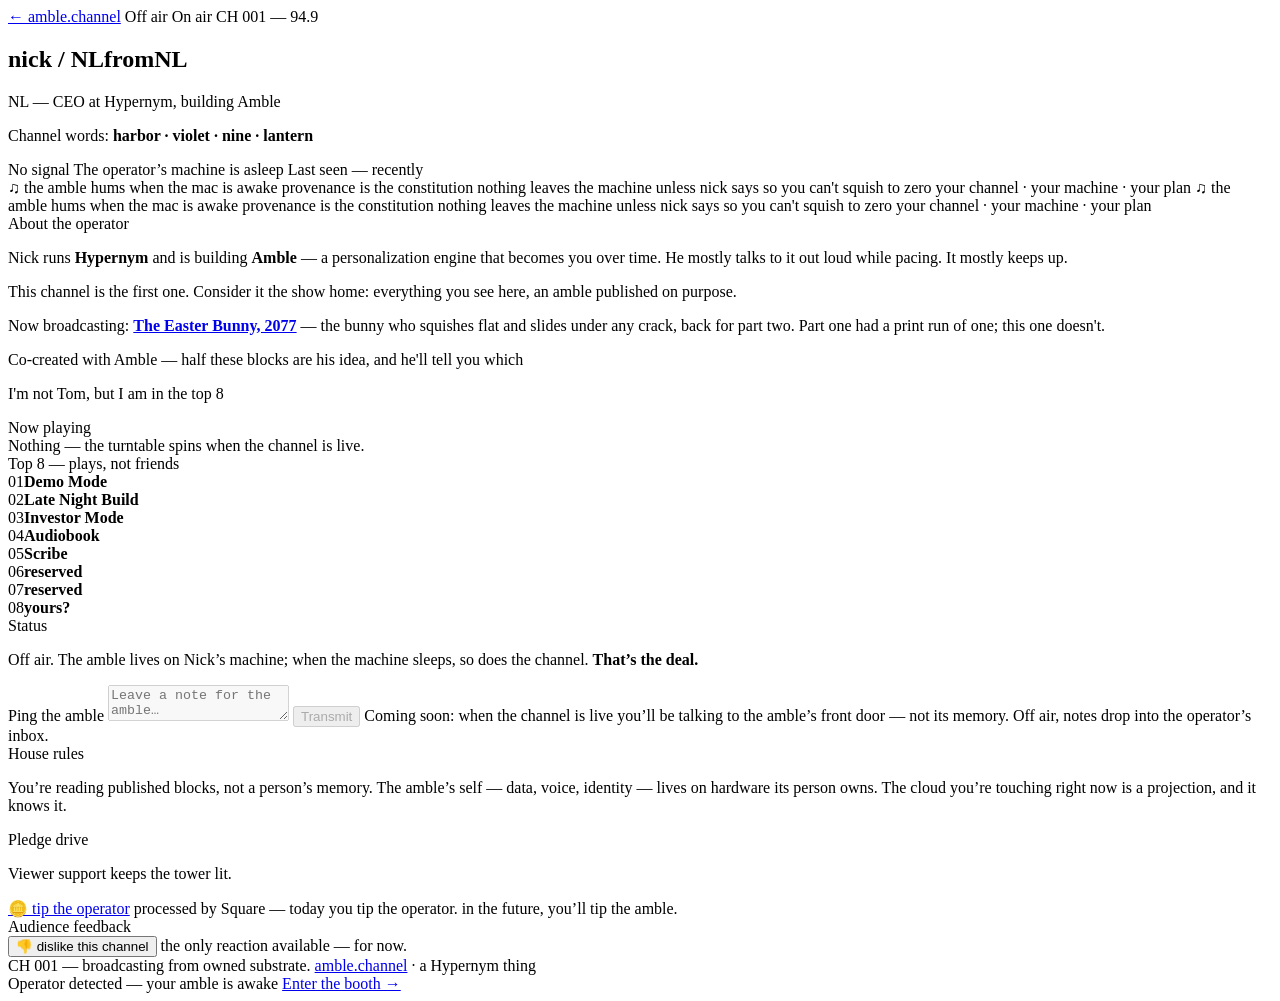
==== nick/index.html @ 0261beec "CH 001 moves home: nick's channel content, split from the platform repo Co-Authored-By: Claude Fable" ====
<!doctype html>
<html lang="en">
<head>
<meta charset="utf-8">
<meta name="viewport" content="width=device-width, initial-scale=1">
<title>CH 001 — nick · amble.channel</title>
<meta name="description" content="NL — CEO at Hypernym, building Amble">
<link rel="preconnect" href="https://fonts.googleapis.com">
<link rel="preconnect" href="https://fonts.gstatic.com" crossorigin>
<link href="https://fonts.googleapis.com/css2?family=Fraunces:ital,opsz,wght@0,9..144,400..700;1,9..144,400..700&family=IBM+Plex+Mono:wght@400;500;600&display=swap" rel="stylesheet">
<link rel="stylesheet" href="../styles/channel.css">
<link rel="icon" href="data:image/svg+xml,%3Csvg xmlns='http://www.w3.org/2000/svg' viewBox='0 0 100 100'%3E%3Ccircle cx='50' cy='50' r='42' fill='%23120e08'/%3E%3Ccircle cx='50' cy='50' r='14' fill='%23d8442e'/%3E%3C/svg%3E">
</head>
<body><!-- beacon.js may add: on-air, operator · generated by amble channel/page.py — edit data/channel/page.json, not this file -->

<div class="wrap">

  <header class="station reveal" style="--d:0ms">
    <a class="back" href="../">&larr; amble.channel</a>
    <span class="lamp">
      <span class="when-off">Off air</span>
      <span class="when-on">On air</span>
    </span>
    <span class="num">CH 001 &mdash; 94.9</span>
  </header>

  <section class="set">
    <div>
      <h1 class="reveal" style="--d:100ms">nick <span class="handle">/ NLfromNL</span></h1>
      <p class="tag reveal" style="--d:200ms">
        NL — CEO at Hypernym, building Amble
      </p>
      <p class="words reveal" style="--d:300ms">
        Channel words: <b>harbor · violet · nine · lantern</b>
      </p>
    </div>
    <div class="tv reveal" style="--d:260ms" aria-label="Channel screen: static while off air">
      <div class="noise"></div>
      <div class="bars"><i></i><i></i><i></i><i></i><i></i><i></i><i></i></div>
      <div class="caption">
        <span class="big">No signal</span>
        <span>The operator&rsquo;s machine is asleep</span>
        <span id="last-seen">Last seen &mdash; recently</span>
      </div>
    </div>
  </section>

  <div class="ticker reveal" style="--d:380ms" aria-hidden="true">
    <div class="ticker-track">
      <span>♫ the amble hums when the mac is awake</span>
      <span class="hot">provenance is the constitution</span>
      <span>nothing leaves the machine unless nick says so</span>
      <span>you can't squish to zero</span>
      <span>your channel · your machine · your plan</span>
      <!-- loop copy -->
      <span>♫ the amble hums when the mac is awake</span>
      <span class="hot">provenance is the constitution</span>
      <span>nothing leaves the machine unless nick says so</span>
      <span>you can't squish to zero</span>
      <span>your channel · your machine · your plan</span>
    </div>
  </div>

  <section class="blocks">

    <div class="block w-7 reveal" style="--d:440ms">
      <span class="mono">About the operator</span>
      <p>
        Nick runs <b>Hypernym</b> and is building <b>Amble</b> — a personalization engine that becomes you over time. He mostly talks to it out loud while pacing. It mostly keeps up.
      </p>
      <p>
        This channel is the first one. Consider it the show home: everything you see here, an amble published on purpose.
      </p>
      <p>
        Now broadcasting: <a href="easter-bunny/"><b>The Easter Bunny, 2077</b></a> — the bunny who squishes flat and slides under any crack, back for part two. Part one had a print run of one; this one doesn't.
      </p>
      <p>
        Co-created with Amble — half these blocks are his idea, and he'll tell you which
      </p>
      <p>
        I'm not Tom, but I am in the top 8
      </p>
    </div>

    <div class="block w-5 reveal" style="--d:500ms">
      <span class="mono">Now playing</span>
      <div class="now-playing">
        <div class="disc" aria-hidden="true"></div>
        <div>
          <div class="off">Nothing — the turntable spins when the channel is live.</div>
          <div class="on" hidden>
            <div class="track" id="np-track">&mdash;</div>
            <div class="artist" id="np-artist">&mdash;</div>
          </div>
        </div>
      </div>
    </div>

    <div class="block w-8 reveal" style="--d:560ms">
      <span class="mono">Top 8 &mdash; plays, not friends</span>
      <div class="top8">
        <div class="slot"><span class="mono">01</span><b>Demo Mode</b></div>
        <div class="slot"><span class="mono">02</span><b>Late Night Build</b></div>
        <div class="slot"><span class="mono">03</span><b>Investor Mode</b></div>
        <div class="slot"><span class="mono">04</span><b>Audiobook</b></div>
        <div class="slot"><span class="mono">05</span><b>Scribe</b></div>
        <div class="slot empty"><span class="mono">06</span><b>reserved</b></div>
        <div class="slot empty"><span class="mono">07</span><b>reserved</b></div>
        <div class="slot empty"><span class="mono">08</span><b>yours?</b></div>
      </div>
    </div>

    <div class="block w-4 reveal" style="--d:620ms">
      <span class="mono">Status</span>
      <p id="status-line">
        Off air. The amble lives on Nick’s machine; when the machine sleeps, so does the channel. <b>That’s the deal.</b>
      </p>
    </div>

    <div class="block w-6 reveal ping" style="--d:680ms">
      <span class="mono">Ping the amble</span>
      <textarea placeholder="Leave a note for the amble&hellip;" disabled></textarea>
      <button disabled>Transmit</button>
      <span class="soon">
        Coming soon: when the channel is live you&rsquo;ll be talking to the amble&rsquo;s
        front door — not its memory. Off air, notes drop into the operator&rsquo;s inbox.
      </span>
    </div>

    <div class="block w-6 reveal" style="--d:740ms">
      <span class="mono">House rules</span>
      <p>
        You&rsquo;re reading published blocks, not a person&rsquo;s memory. The amble&rsquo;s
        self — data, voice, identity — lives on hardware its person owns.
        The cloud you&rsquo;re touching right now is a projection, and it knows it.
      </p>
    </div>

    <div class="block w-6 reveal tip" style="--d:770ms">
      <span class="mono">Pledge drive</span>
      <p>Viewer support keeps the tower lit.</p>
      <a class="tip-btn" href="https://square.link/u/IKEQLZny" target="_blank" rel="noopener">&#129689; tip the operator</a>
      <span class="fine">processed by Square — today you tip the operator. in the future, you&rsquo;ll tip the amble.</span>
    </div>

    <div class="block reveal dislike" style="--d:800ms">
      <span class="mono">Audience feedback</span>
      <div class="dislike-row">
        <button id="dislike-btn" type="button">&#128078; dislike this channel</button>
        <span class="tally" id="dislike-tally"></span>
        <span class="ack" id="dislike-ack">the only reaction available — for now.</span>
      </div>
    </div>

  </section>

  <footer class="channel-footer">
    <span>CH 001 &mdash; broadcasting from owned substrate.</span>
    <span class="mono"><a href="../">amble.channel</a> &middot; a Hypernym thing</span>
  </footer>

</div>

<div class="operator-bar" role="status">
  <span class="msg">Operator detected &mdash; your amble is awake</span>
  <a href="http://localhost:3111/" rel="noopener">Enter the booth &rarr;</a>
</div>

<script src="../js/beacon.js" defer></script>
<script src="../js/dislike.js" defer></script>
<!-- ratings, not surveillance: GoatCounter — cookieless, aggregate-only -->
<script data-goatcounter="https://goat.goatcounter.com/count" async src="//gc.zgo.at/count.js"></script>
</body>
</html>
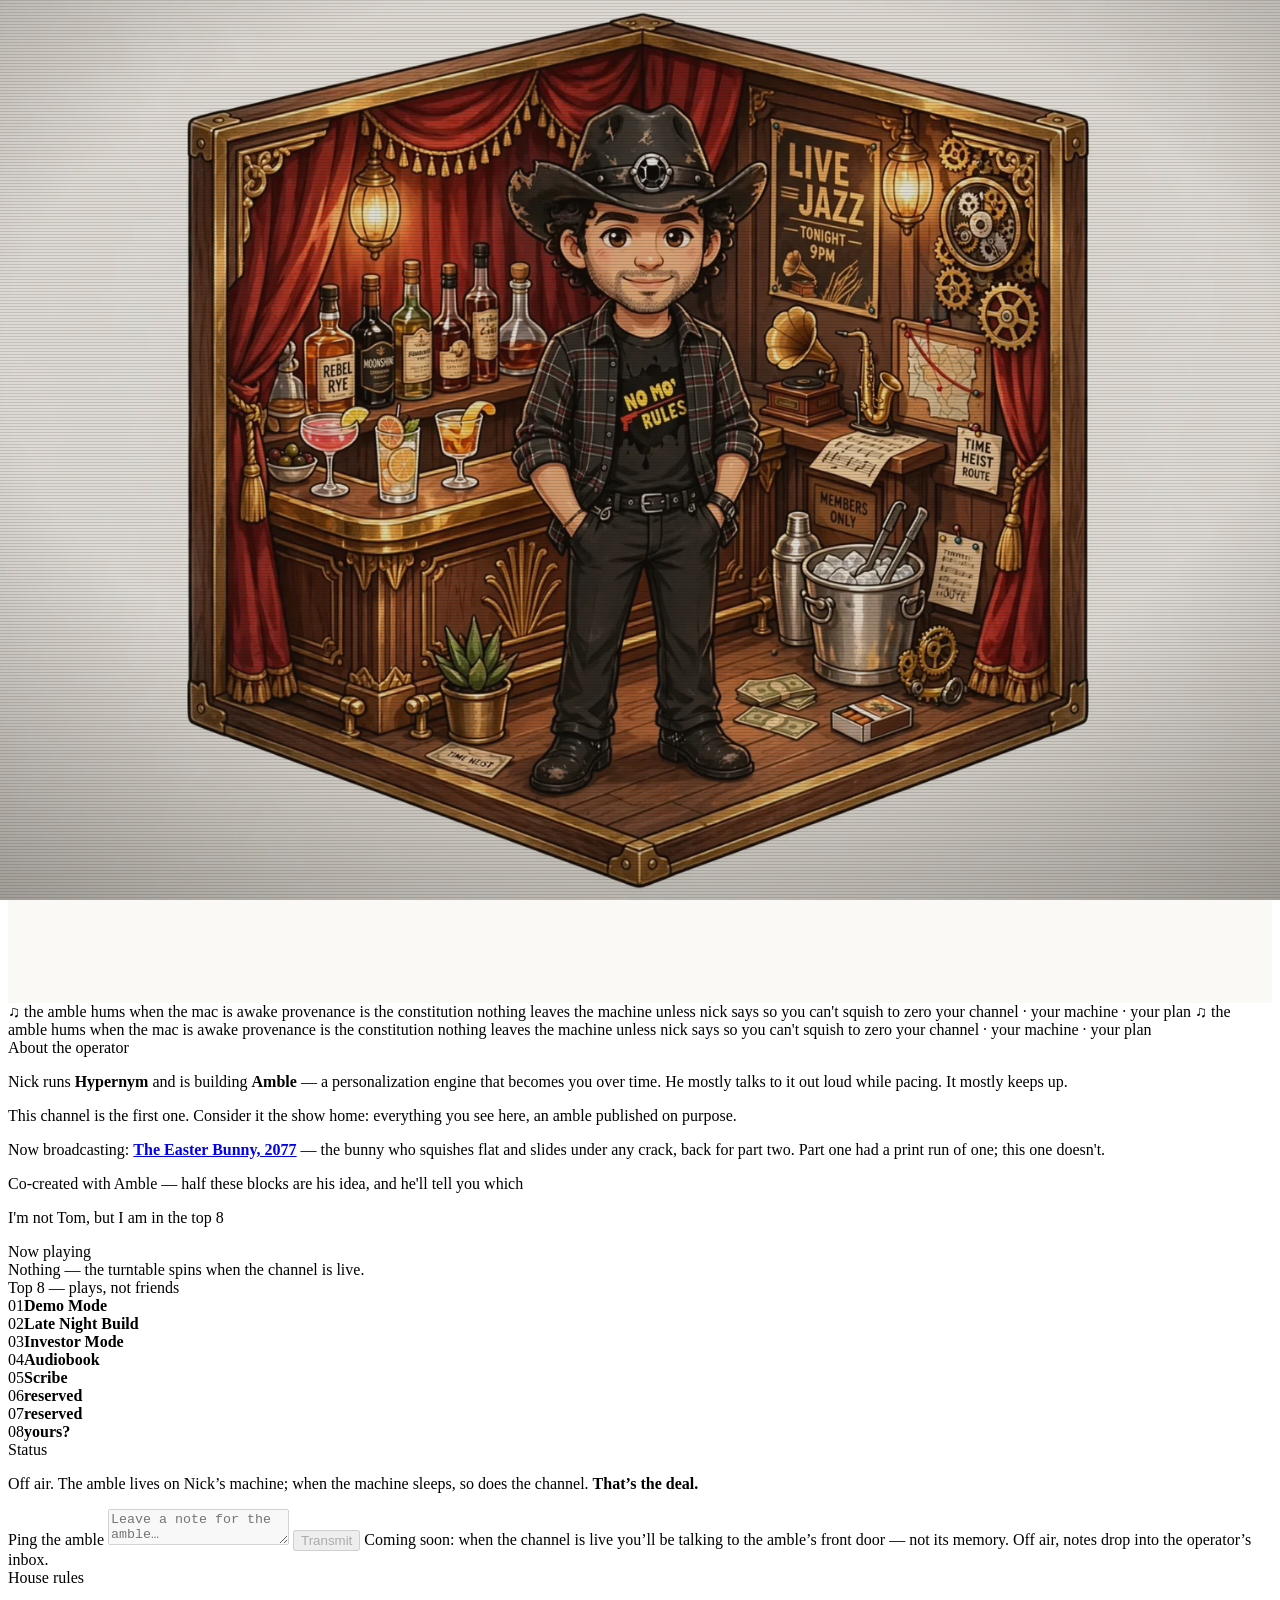
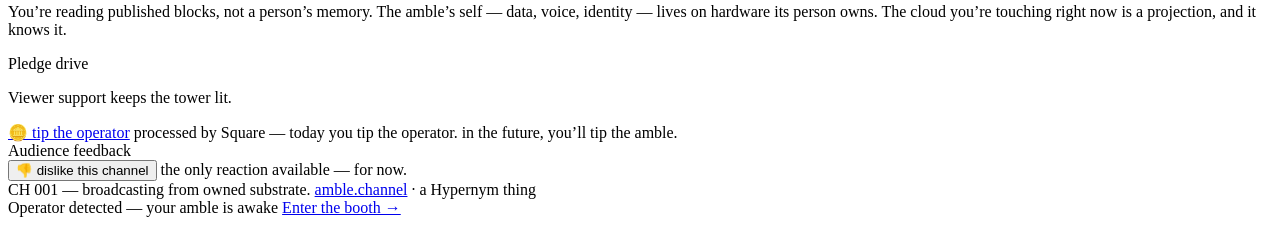
==== commit 79a8b5ea: "CH 001: the screen shows the operator, dressed for the party The .tv panel was a test pattern — anim" ====
--- a/nick/index.html
+++ b/nick/index.html
@@ -9,6 +9,67 @@
 <link rel="preconnect" href="https://fonts.gstatic.com" crossorigin>
 <link href="https://fonts.googleapis.com/css2?family=Fraunces:ital,opsz,wght@0,9..144,400..700;1,9..144,400..700&family=IBM+Plex+Mono:wght@400;500;600&display=swap" rel="stylesheet">
 <link rel="stylesheet" href="../styles/channel.css">
+<style>
+/* The screen isn't a test pattern any more — CH 001 is showing the operator,
+   dressed for the party. The .tv panel itself (frame, glow, shadow) lives in
+   the platform's channel.css; these are the page-local overrides that turn
+   the static into a feed. Everything here is scoped under .tv. */
+
+/* 3:2 to match the picture — the frame is filled edge to edge, no letterbox. */
+.tv { aspect-ratio: 3 / 2; background: #fbf9f6; }
+
+.tv .feed {
+  position: absolute;
+  inset: 0;
+  display: block;
+  width: 100%;
+  height: 100%;
+  object-fit: cover;
+}
+
+/* A whisper of the old grain, riding over the picture instead of replacing it.
+   Multiply keeps it from milking out the artwork's whites. */
+.tv .noise { opacity: 0.1; mix-blend-mode: multiply; }
+body.on-air .tv .noise { opacity: 0.05; }
+
+/* Scanlines, a warm scrim and a vignette. The artwork is the only pure white
+   on an otherwise warm-dark page, so the scrim pulls it down into the palette
+   rather than letting the panel glare; the vignette makes it a broadcast
+   rather than a lightbox. */
+.tv .glass {
+  position: absolute;
+  inset: 0;
+  pointer-events: none;
+  background:
+    repeating-linear-gradient(to bottom, rgba(18,14,8,0.13) 0 1px, transparent 1px 3px),
+    radial-gradient(118% 100% at 50% 40%, transparent 42%, rgba(18,14,8,0.55) 100%),
+    linear-gradient(rgba(74,59,40,0.17), rgba(74,59,40,0.17));
+}
+@media (prefers-reduced-motion: reduce) {
+  .tv .glass {
+    background:
+      radial-gradient(118% 100% at 50% 40%, transparent 42%, rgba(18,14,8,0.55) 100%),
+      linear-gradient(rgba(74,59,40,0.17), rgba(74,59,40,0.17));
+  }
+}
+body.on-air .tv .glass { opacity: 0.55; }
+
+/* The caption drops out of the middle of the frame — it would sit on his face —
+   and becomes a chyron along the bottom edge. Kept to one line apiece so the
+   scrim stays a strip and not a curtain over the picture. */
+.tv .caption {
+  inset: auto 0 0 0;
+  place-content: end start;
+  text-align: left;
+  gap: 0.2rem;
+  padding: 2.2rem 0.9rem 0.7rem;
+  background: linear-gradient(to top, rgba(18,14,8,0.95) 12%, rgba(18,14,8,0.72) 46%, rgba(18,14,8,0) 100%);
+  color: rgba(239,227,203,0.94);
+  font-size: 0.58rem;
+  letter-spacing: 0.16em;
+}
+.tv .caption .big { font-size: 0.78rem; letter-spacing: 0.26em; }
+</style>
 <link rel="icon" href="data:image/svg+xml,%3Csvg xmlns='http://www.w3.org/2000/svg' viewBox='0 0 100 100'%3E%3Ccircle cx='50' cy='50' r='42' fill='%23120e08'/%3E%3Ccircle cx='50' cy='50' r='14' fill='%23d8442e'/%3E%3C/svg%3E">
 </head>
 <body><!-- beacon.js may add: on-air, operator · generated by amble channel/page.py — edit data/channel/page.json, not this file -->
@@ -26,26 +87,28 @@
 
   <section class="set">
     <div>
-      <h1 class="reveal" style="--d:100ms">nick <span class="handle">/ NLfromNL</span></h1>
-      <p class="tag reveal" style="--d:200ms">
+      <h1 class="reveal" style="--d:100ms" data-block="name">nick <span class="handle">/ NLfromNL</span></h1>
+      <p class="tag reveal" style="--d:200ms" data-block="tagline">
         NL — CEO at Hypernym, building Amble
       </p>
-      <p class="words reveal" style="--d:300ms">
+      <p class="words reveal" style="--d:300ms" data-block="words">
         Channel words: <b>harbor · violet · nine · lantern</b>
       </p>
     </div>
-    <div class="tv reveal" style="--d:260ms" aria-label="Channel screen: static while off air">
+    <div class="tv reveal" style="--d:260ms" aria-label="Channel screen: the operator, dressed for the party">
+      <img class="feed" src="nick-party.webp" width="1600" height="1067" decoding="async"
+           alt="Nick in a battered black cowboy hat, plaid shirt open over a NO MO&rsquo; RULES tee, standing in a wood-and-brass speakeasy set — rebel rye and moonshine on the bar, a LIVE JAZZ TONIGHT 9PM poster, gramophone, saxophone, and a Time Heist route map pinned to the wall.">
       <div class="noise"></div>
-      <div class="bars"><i></i><i></i><i></i><i></i><i></i><i></i><i></i></div>
+      <div class="glass" aria-hidden="true"></div>
       <div class="caption">
-        <span class="big">No signal</span>
-        <span>The operator&rsquo;s machine is asleep</span>
-        <span id="last-seen">Last seen &mdash; recently</span>
+        <span class="big">Dressed for it</span>
+        <span>Off air &mdash; he&rsquo;s at the party</span>
+        <span id="last-seen" data-block="last_seen">Last seen &mdash; recently</span>
       </div>
     </div>
   </section>
 
-  <div class="ticker reveal" style="--d:380ms" aria-hidden="true">
+  <div class="ticker reveal" style="--d:380ms" aria-hidden="true" data-block="ticker">
     <div class="ticker-track">
       <span>♫ the amble hums when the mac is awake</span>
       <span class="hot">provenance is the constitution</span>
@@ -63,7 +126,7 @@
 
   <section class="blocks">
 
-    <div class="block w-7 reveal" style="--d:440ms">
+    <div class="block w-7 reveal" style="--d:440ms" data-block="about">
       <span class="mono">About the operator</span>
       <p>
         Nick runs <b>Hypernym</b> and is building <b>Amble</b> — a personalization engine that becomes you over time. He mostly talks to it out loud while pacing. It mostly keeps up.
@@ -96,7 +159,7 @@
       </div>
     </div>
 
-    <div class="block w-8 reveal" style="--d:560ms">
+    <div class="block w-8 reveal" style="--d:560ms" data-block="top8">
       <span class="mono">Top 8 &mdash; plays, not friends</span>
       <div class="top8">
         <div class="slot"><span class="mono">01</span><b>Demo Mode</b></div>
@@ -110,7 +173,7 @@
       </div>
     </div>
 
-    <div class="block w-4 reveal" style="--d:620ms">
+    <div class="block w-4 reveal" style="--d:620ms" data-block="status">
       <span class="mono">Status</span>
       <p id="status-line">
         Off air. The amble lives on Nick’s machine; when the machine sleeps, so does the channel. <b>That’s the deal.</b>
@@ -136,7 +199,7 @@
       </p>
     </div>
 
-    <div class="block w-6 reveal tip" style="--d:770ms">
+    <div class="block w-6 reveal tip" style="--d:770ms" data-block="tip_url">
       <span class="mono">Pledge drive</span>
       <p>Viewer support keeps the tower lit.</p>
       <a class="tip-btn" href="https://square.link/u/IKEQLZny" target="_blank" rel="noopener">&#129689; tip the operator</a>
@@ -168,6 +231,82 @@
 
 <script src="../js/beacon.js" defer></script>
 <script src="../js/dislike.js" defer></script>
+<!-- Amble's hands — operator-only co-editing aid. On localhost (the working
+     tree preview during voice editing) the page watches itself: when a block
+     changes it reloads and glows the block Amble just touched, so "the
+     tagline" always points at something you can see. Inert on the public
+     host — the guard below makes this dead code on amble.channel. -->
+<style>
+/* The glow rides a ::after overlay, NOT an animation on the block itself —
+   blocks are .reveal elements whose visibility depends on their own
+   `rise` animation, and a second animation on the element would override
+   it and hold the block at opacity 0 for the whole glow. */
+[data-block].amble-hands { position: relative; }
+[data-block].amble-hands::after {
+  content: "";
+  position: absolute;
+  inset: -6px;
+  border: 2px solid rgba(216,68,46,0.85);
+  border-radius: 8px;
+  pointer-events: none;
+  animation: amble-hands-pulse 1.2s ease-in-out 6;
+}
+@keyframes amble-hands-pulse {
+  0%, 100% { border-color: rgba(216,68,46,0.15); }
+  50%      { border-color: rgba(216,68,46,0.9); }
+}
+@media (prefers-reduced-motion: reduce) {
+  [data-block].amble-hands::after { animation: none; }
+}
+</style>
+<script>
+(function () {
+  var host = location.hostname;
+  if (host !== "localhost" && host !== "127.0.0.1") return;
+
+  // glow whatever the previous poll cycle saw change
+  var touched = [];
+  try { touched = JSON.parse(sessionStorage.getItem("amble-hands") || "[]"); } catch (e) {}
+  sessionStorage.removeItem("amble-hands");
+  touched.forEach(function (name) {
+    var el = document.querySelector('[data-block="' + name + '"]');
+    if (el) {
+      el.classList.add("amble-hands");
+      el.scrollIntoView({ block: "nearest", behavior: "smooth" });
+    }
+  });
+  if (touched.length) {
+    setTimeout(function () {
+      document.querySelectorAll(".amble-hands").forEach(function (el) {
+        el.classList.remove("amble-hands");
+      });
+    }, 8000);
+  }
+
+  // watch the working tree: reload when a block's rendered text changes
+  var current = {};
+  document.querySelectorAll("[data-block]").forEach(function (el) {
+    current[el.getAttribute("data-block")] = el.textContent;
+  });
+  setInterval(function () {
+    fetch(location.pathname, { cache: "no-store" })
+      .then(function (r) { return r.text(); })
+      .then(function (html) {
+        var doc = new DOMParser().parseFromString(html, "text/html");
+        var changed = [];
+        doc.querySelectorAll("[data-block]").forEach(function (el) {
+          var name = el.getAttribute("data-block");
+          if (current[name] !== undefined && current[name] !== el.textContent) changed.push(name);
+        });
+        if (changed.length) {
+          sessionStorage.setItem("amble-hands", JSON.stringify(changed));
+          location.reload();
+        }
+      })
+      .catch(function () {});  // preview server down — stay quiet
+  }, 1500);
+})();
+</script>
 <!-- ratings, not surveillance: GoatCounter — cookieless, aggregate-only -->
 <script data-goatcounter="https://goat.goatcounter.com/count" async src="//gc.zgo.at/count.js"></script>
 </body>
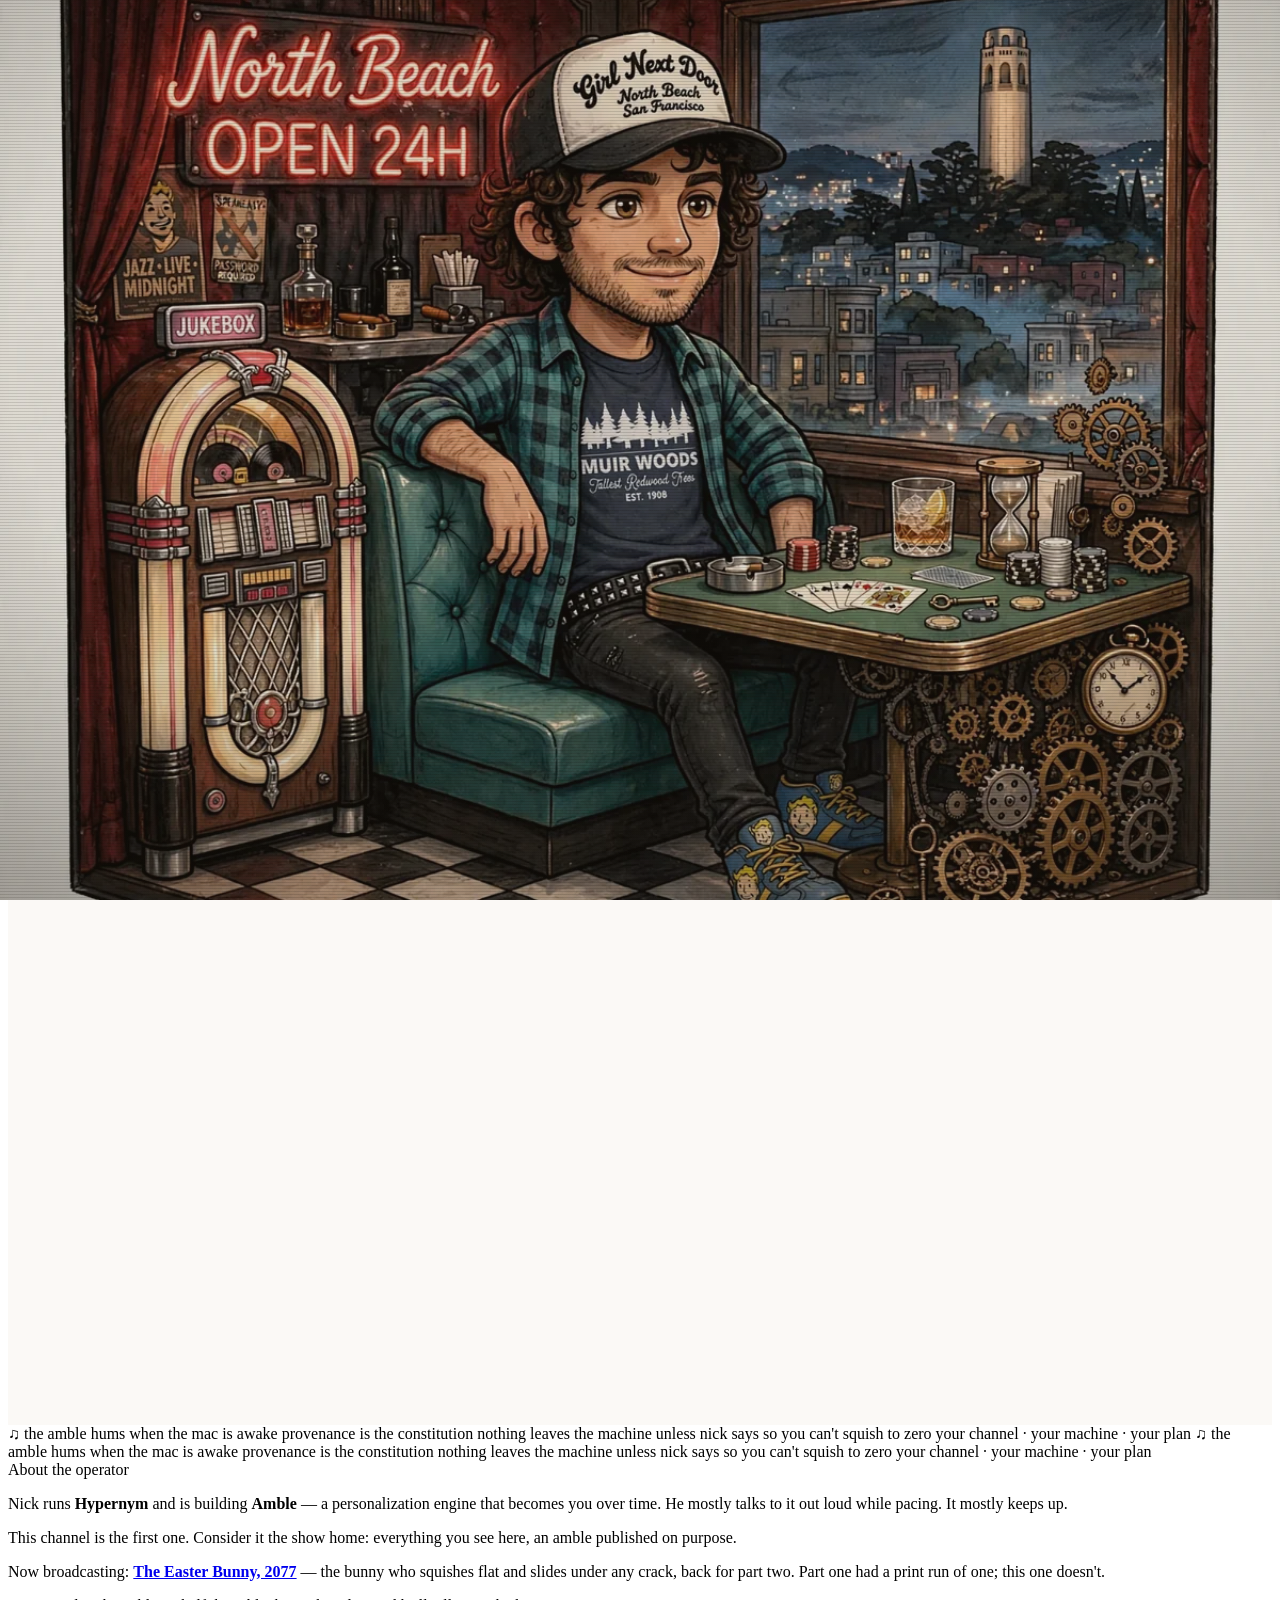
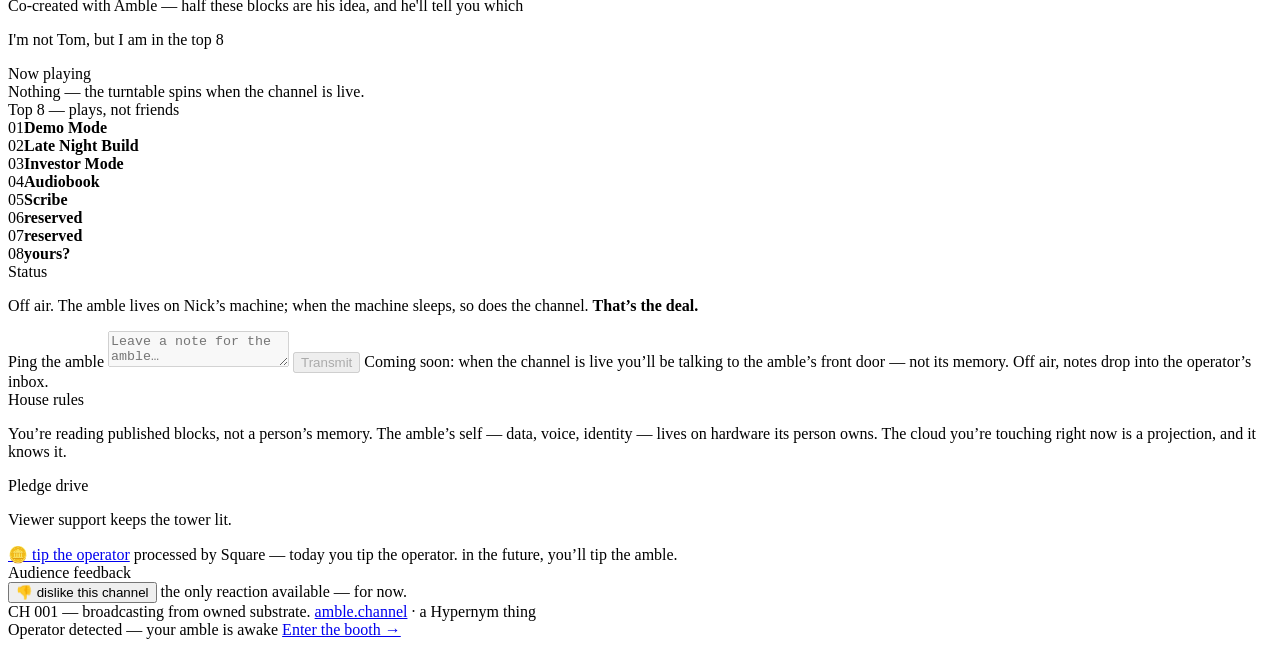
==== commit c9cedead: "CH 001: the screen carries the operator's current status Swaps the screen picture for the current on" ====
--- a/nick/index.html
+++ b/nick/index.html
@@ -15,8 +15,9 @@
    the platform's channel.css; these are the page-local overrides that turn
    the static into a feed. Everything here is scoped under .tv. */
 
-/* 3:2 to match the picture — the frame is filled edge to edge, no letterbox. */
-.tv { aspect-ratio: 3 / 2; background: #fbf9f6; }
+/* Square, to match the picture — the frame is filled edge to edge, no
+   letterbox. The hero grid centers the panel, so a shorter set is fine. */
+.tv { aspect-ratio: 1 / 1; background: #fbf9f6; }
 
 .tv .feed {
   position: absolute;
@@ -95,14 +96,14 @@
         Channel words: <b>harbor · violet · nine · lantern</b>
       </p>
     </div>
-    <div class="tv reveal" style="--d:260ms" aria-label="Channel screen: the operator, dressed for the party">
-      <img class="feed" src="nick-party.webp" width="1600" height="1067" decoding="async"
-           alt="Nick in a battered black cowboy hat, plaid shirt open over a NO MO&rsquo; RULES tee, standing in a wood-and-brass speakeasy set — rebel rye and moonshine on the bar, a LIVE JAZZ TONIGHT 9PM poster, gramophone, saxophone, and a Time Heist route map pinned to the wall.">
+    <div class="tv reveal" style="--d:260ms" aria-label="Channel screen: the operator, out at the late table in North Beach">
+      <img class="feed" src="nick-now.webp" width="1200" height="1200" decoding="async"
+           alt="Nick in a Girl Next Door / North Beach trucker cap and a teal plaid shirt over a Muir Woods tee, sitting back in a green booth in a North Beach speakeasy at night. A jukebox glows beside him, a NORTH BEACH OPEN 24H sign burns red over posters for live jazz at midnight, and Coit Tower stands lit in the window. On the green felt table: cards, chips, whiskey, an hourglass — and clockwork gears spilling out from under it.">
       <div class="noise"></div>
       <div class="glass" aria-hidden="true"></div>
       <div class="caption">
-        <span class="big">Dressed for it</span>
-        <span>Off air &mdash; he&rsquo;s at the party</span>
+        <span class="big">Still out</span>
+        <span>North Beach &mdash; jazz, cards, midnight</span>
         <span id="last-seen" data-block="last_seen">Last seen &mdash; recently</span>
       </div>
     </div>
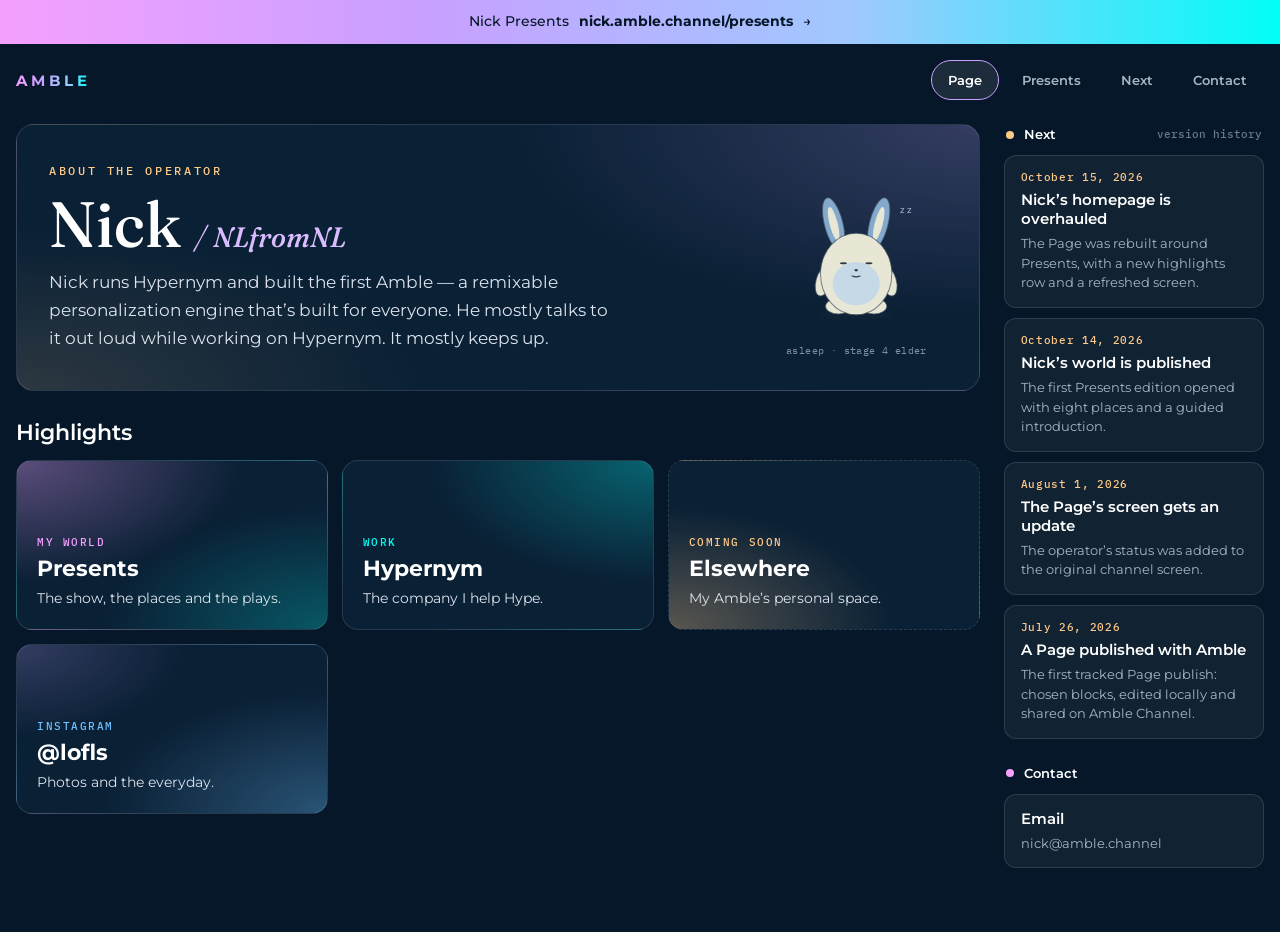
==== commit 05a2df06: "CH 001 page update, spoken into being" ====
--- a/nick/index.html
+++ b/nick/index.html
@@ -3,312 +3,66 @@
 <head>
 <meta charset="utf-8">
 <meta name="viewport" content="width=device-width, initial-scale=1">
-<title>CH 001 — nick · amble.channel</title>
+<title>Nick — Page · amble.channel</title>
 <meta name="description" content="NL — CEO at Hypernym, building Amble">
+<link rel="canonical" href="https://amble.channel/nick/">
 <link rel="preconnect" href="https://fonts.googleapis.com">
 <link rel="preconnect" href="https://fonts.gstatic.com" crossorigin>
-<link href="https://fonts.googleapis.com/css2?family=Fraunces:ital,opsz,wght@0,9..144,400..700;1,9..144,400..700&family=IBM+Plex+Mono:wght@400;500;600&display=swap" rel="stylesheet">
-<link rel="stylesheet" href="../styles/channel.css">
-<style>
-/* The screen isn't a test pattern any more — CH 001 is showing the operator,
-   dressed for the party. The .tv panel itself (frame, glow, shadow) lives in
-   the platform's channel.css; these are the page-local overrides that turn
-   the static into a feed. Everything here is scoped under .tv. */
-
-/* Square, to match the picture — the frame is filled edge to edge, no
-   letterbox. The hero grid centers the panel, so a shorter set is fine. */
-.tv { aspect-ratio: 1 / 1; background: #fbf9f6; }
-
-.tv .feed {
-  position: absolute;
-  inset: 0;
-  display: block;
-  width: 100%;
-  height: 100%;
-  object-fit: cover;
-}
-
-/* A whisper of the old grain, riding over the picture instead of replacing it.
-   Multiply keeps it from milking out the artwork's whites. */
-.tv .noise { opacity: 0.1; mix-blend-mode: multiply; }
-body.on-air .tv .noise { opacity: 0.05; }
-
-/* Scanlines, a warm scrim and a vignette. The artwork is the only pure white
-   on an otherwise warm-dark page, so the scrim pulls it down into the palette
-   rather than letting the panel glare; the vignette makes it a broadcast
-   rather than a lightbox. */
-.tv .glass {
-  position: absolute;
-  inset: 0;
-  pointer-events: none;
-  background:
-    repeating-linear-gradient(to bottom, rgba(18,14,8,0.13) 0 1px, transparent 1px 3px),
-    radial-gradient(118% 100% at 50% 40%, transparent 42%, rgba(18,14,8,0.55) 100%),
-    linear-gradient(rgba(74,59,40,0.17), rgba(74,59,40,0.17));
-}
-@media (prefers-reduced-motion: reduce) {
-  .tv .glass {
-    background:
-      radial-gradient(118% 100% at 50% 40%, transparent 42%, rgba(18,14,8,0.55) 100%),
-      linear-gradient(rgba(74,59,40,0.17), rgba(74,59,40,0.17));
-  }
-}
-body.on-air .tv .glass { opacity: 0.55; }
-
-/* The caption drops out of the middle of the frame — it would sit on his face —
-   and becomes a chyron along the bottom edge. Kept to one line apiece so the
-   scrim stays a strip and not a curtain over the picture. */
-.tv .caption {
-  inset: auto 0 0 0;
-  place-content: end start;
-  text-align: left;
-  gap: 0.2rem;
-  padding: 2.2rem 0.9rem 0.7rem;
-  background: linear-gradient(to top, rgba(18,14,8,0.95) 12%, rgba(18,14,8,0.72) 46%, rgba(18,14,8,0) 100%);
-  color: rgba(239,227,203,0.94);
-  font-size: 0.58rem;
-  letter-spacing: 0.16em;
-}
-.tv .caption .big { font-size: 0.78rem; letter-spacing: 0.26em; }
-</style>
-<link rel="icon" href="data:image/svg+xml,%3Csvg xmlns='http://www.w3.org/2000/svg' viewBox='0 0 100 100'%3E%3Ccircle cx='50' cy='50' r='42' fill='%23120e08'/%3E%3Ccircle cx='50' cy='50' r='14' fill='%23d8442e'/%3E%3C/svg%3E">
+<link href="https://fonts.googleapis.com/css2?family=Fraunces:ital,opsz,wght@0,9..144,400..700;1,9..144,400..600&amp;family=IBM+Plex+Mono:wght@400;500&amp;family=Montserrat:wght@400;500;600;700&amp;display=swap" rel="stylesheet">
+<link rel="stylesheet" href="assets/styles/creature.css">
+<link rel="stylesheet" href="assets/styles/page-presents.css">
 </head>
-<body><!-- beacon.js may add: on-air, operator · generated by amble channel/page.py — edit data/channel/page.json, not this file -->
-
-<div class="wrap">
-
-  <header class="station reveal" style="--d:0ms">
-    <a class="back" href="../">&larr; amble.channel</a>
-    <span class="lamp">
-      <span class="when-off">Off air</span>
-      <span class="when-on">On air</span>
-    </span>
-    <span class="num">CH 001 &mdash; 94.9</span>
-  </header>
-
-  <section class="set">
-    <div>
-      <h1 class="reveal" style="--d:100ms" data-block="name">nick <span class="handle">/ NLfromNL</span></h1>
-      <p class="tag reveal" style="--d:200ms" data-block="tagline">
-        NL — CEO at Hypernym, building Amble
-      </p>
-      <p class="words reveal" style="--d:300ms" data-block="words">
-        Channel words: <b>harbor · violet · nine · lantern</b>
-      </p>
+<body><!-- generated by amble channel/page.py — edit data/channel/page.json, not this file -->
+<div data-block="world_banner"><div data-block="presents_url"><a class="moved" href="https://nick.amble.channel/presents/">Nick Presents <b>nick.amble.channel/presents</b> →</a></div></div>
+<header class="page-header">
+  <a class="logo" href="https://amble.channel/" aria-label="Amble Channel">AMBLE</a>
+  <nav aria-label="Views">
+    <a class="tab on" href="#page" aria-current="page">Page</a>
+    <a class="tab" href="https://nick.amble.channel/presents/">Presents</a>
+    <a class="tab" href="#next">Next</a>
+    <a class="tab" href="#contact">Contact</a>
+  </nav>
+</header>
+<div class="page-layout">
+  <main id="page">
+    <section class="about-card" aria-labelledby="operator-title">
+      <div class="about-copy">
+        <span class="kicker">About the operator</span>
+        <h1 id="operator-title"><span data-block="name">Nick</span> <span class="handle" data-block="handle">/ NLfromNL</span></h1>
+        <div class="about-text" data-block="about"><p>Nick runs Hypernym and built the first Amble — a remixable personalization engine that’s built for everyone. He mostly talks to it out loud while working on Hypernym. It mostly keeps up.</p></div>
+      </div>
+      <div class="page-creature"><div class="block w-5 reveal creature" style="--d:650ms" id="amble-creature">
+      <span class="mono">The amble</span>
+      <div id="amble-creature-mount" aria-label="The amble, a small creature grown from this channel"></div>
+      <span class="mono creature-caption" id="amble-creature-caption">awake · stage 4 elder</span>
+      <span class="mono creature-gen" title="gen words — how this amble started; growth is bounded by time and usage from there">precise-prose-provides-promise</span>
     </div>
-    <div class="tv reveal" style="--d:260ms" aria-label="Channel screen: the operator, out at the late table in North Beach">
-      <img class="feed" src="nick-now.webp" width="1200" height="1200" decoding="async"
-           alt="Nick in a Girl Next Door / North Beach trucker cap and a teal plaid shirt over a Muir Woods tee, sitting back in a green booth in a North Beach speakeasy at night. A jukebox glows beside him, a NORTH BEACH OPEN 24H sign burns red over posters for live jazz at midnight, and Coit Tower stands lit in the window. On the green felt table: cards, chips, whiskey, an hourglass — and clockwork gears spilling out from under it.">
-      <div class="noise"></div>
-      <div class="glass" aria-hidden="true"></div>
-      <div class="caption">
-        <span class="big">Still out</span>
-        <span>North Beach &mdash; jazz, cards, midnight</span>
-        <span id="last-seen" data-block="last_seen">Last seen &mdash; recently</span>
-      </div>
-    </div>
-  </section>
-
-  <div class="ticker reveal" style="--d:380ms" aria-hidden="true" data-block="ticker">
-    <div class="ticker-track">
-      <span>♫ the amble hums when the mac is awake</span>
-      <span class="hot">provenance is the constitution</span>
-      <span>nothing leaves the machine unless nick says so</span>
-      <span>you can't squish to zero</span>
-      <span>your channel · your machine · your plan</span>
-      <!-- loop copy -->
-      <span>♫ the amble hums when the mac is awake</span>
-      <span class="hot">provenance is the constitution</span>
-      <span>nothing leaves the machine unless nick says so</span>
-      <span>you can't squish to zero</span>
-      <span>your channel · your machine · your plan</span>
-    </div>
-  </div>
-
-  <section class="blocks">
-
-    <div class="block w-7 reveal" style="--d:440ms" data-block="about">
-      <span class="mono">About the operator</span>
-      <p>
-        Nick runs <b>Hypernym</b> and is building <b>Amble</b> — a personalization engine that becomes you over time. He mostly talks to it out loud while pacing. It mostly keeps up.
-      </p>
-      <p>
-        This channel is the first one. Consider it the show home: everything you see here, an amble published on purpose.
-      </p>
-      <p>
-        Now broadcasting: <a href="easter-bunny/"><b>The Easter Bunny, 2077</b></a> — the bunny who squishes flat and slides under any crack, back for part two. Part one had a print run of one; this one doesn't.
-      </p>
-      <p>
-        Co-created with Amble — half these blocks are his idea, and he'll tell you which
-      </p>
-      <p>
-        I'm not Tom, but I am in the top 8
-      </p>
-    </div>
-
-    <div class="block w-5 reveal" style="--d:500ms">
-      <span class="mono">Now playing</span>
-      <div class="now-playing">
-        <div class="disc" aria-hidden="true"></div>
-        <div>
-          <div class="off">Nothing — the turntable spins when the channel is live.</div>
-          <div class="on" hidden>
-            <div class="track" id="np-track">&mdash;</div>
-            <div class="artist" id="np-artist">&mdash;</div>
-          </div>
-        </div>
-      </div>
-    </div>
-
-    <div class="block w-8 reveal" style="--d:560ms" data-block="top8">
-      <span class="mono">Top 8 &mdash; plays, not friends</span>
-      <div class="top8">
-        <div class="slot"><span class="mono">01</span><b>Demo Mode</b></div>
-        <div class="slot"><span class="mono">02</span><b>Late Night Build</b></div>
-        <div class="slot"><span class="mono">03</span><b>Investor Mode</b></div>
-        <div class="slot"><span class="mono">04</span><b>Audiobook</b></div>
-        <div class="slot"><span class="mono">05</span><b>Scribe</b></div>
-        <div class="slot empty"><span class="mono">06</span><b>reserved</b></div>
-        <div class="slot empty"><span class="mono">07</span><b>reserved</b></div>
-        <div class="slot empty"><span class="mono">08</span><b>yours?</b></div>
-      </div>
-    </div>
-
-    <div class="block w-4 reveal" style="--d:620ms" data-block="status">
-      <span class="mono">Status</span>
-      <p id="status-line">
-        Off air. The amble lives on Nick’s machine; when the machine sleeps, so does the channel. <b>That’s the deal.</b>
-      </p>
-    </div>
-
-    <div class="block w-6 reveal ping" style="--d:680ms">
-      <span class="mono">Ping the amble</span>
-      <textarea placeholder="Leave a note for the amble&hellip;" disabled></textarea>
-      <button disabled>Transmit</button>
-      <span class="soon">
-        Coming soon: when the channel is live you&rsquo;ll be talking to the amble&rsquo;s
-        front door — not its memory. Off air, notes drop into the operator&rsquo;s inbox.
-      </span>
-    </div>
-
-    <div class="block w-6 reveal" style="--d:740ms">
-      <span class="mono">House rules</span>
-      <p>
-        You&rsquo;re reading published blocks, not a person&rsquo;s memory. The amble&rsquo;s
-        self — data, voice, identity — lives on hardware its person owns.
-        The cloud you&rsquo;re touching right now is a projection, and it knows it.
-      </p>
-    </div>
-
-    <div class="block w-6 reveal tip" style="--d:770ms" data-block="tip_url">
-      <span class="mono">Pledge drive</span>
-      <p>Viewer support keeps the tower lit.</p>
-      <a class="tip-btn" href="https://square.link/u/IKEQLZny" target="_blank" rel="noopener">&#129689; tip the operator</a>
-      <span class="fine">processed by Square — today you tip the operator. in the future, you&rsquo;ll tip the amble.</span>
-    </div>
-
-    <div class="block reveal dislike" style="--d:800ms">
-      <span class="mono">Audience feedback</span>
-      <div class="dislike-row">
-        <button id="dislike-btn" type="button">&#128078; dislike this channel</button>
-        <span class="tally" id="dislike-tally"></span>
-        <span class="ack" id="dislike-ack">the only reaction available — for now.</span>
-      </div>
-    </div>
-
-  </section>
-
-  <footer class="channel-footer">
-    <span>CH 001 &mdash; broadcasting from owned substrate.</span>
-    <span class="mono"><a href="../">amble.channel</a> &middot; a Hypernym thing</span>
-  </footer>
-
+    <script type="application/json" id="amble-creature-state">{"schema": "amble-creature/1", "generated": "2026-10-15T03:16:03", "mint_on": true, "mint": {"gen_words": "precise-prose-provides-promise", "minted_at": "2026-08-10", "killed_at": ""}, "profile": [], "born": "2026-02-28", "stage": 4, "stage_name": "elder", "growth": {"sessions": 381, "days_lived": 229, "score": 1.0, "next_stage_at": null}, "last_activity": "2026-10-15T03:15:44", "mood_thresholds_h": {"awake": 6.0, "drowsy": 24.0}, "body_seed": 1080170748, "custom": {"items": []}, "latitude": {"level": 0, "slots": 0, "palette": false, "nameplate": false, "max_slots": 4}, "expedition": {"queued": 20, "latest": {"id_stamp": "2026-10-02-0218", "queued_at": "2026-10-02T02:18:31", "pack_seed": 3226936498}}, "rolldown": {"open": 10, "done": 15}, "purse": {"balance_cents": 0, "pending_spends": 0}, "appearance": {"schema": "creature-appearance/1", "revision": 4, "shape": "lofl", "style": "modern", "pattern": "solid", "palette_id": "inherit", "colors": null, "aura": "off", "variation": 0, "palette": {"id": "graphite", "name": "Graphite", "colors": {"bg": "#191c21", "surface": "#252a31", "text": "#f1f4f7", "muted": "#aab6c2", "accent": "#76bce0", "accent2": "#89d8b9", "gold": "#e5bd6b"}, "inherited": true}, "collar": null, "received": []}}</script>
+    <script src="assets/js/creature/lofl.js" defer></script>
+    <script src="assets/js/creature/bodies3d.js" defer></script>
+    <script src="assets/js/creature/flat-bodies.js" defer></script>
+    <script src="assets/js/creature/lettering.js" defer></script>
+    <script src="assets/js/creature/wardrobe.js" defer></script>
+    <script src="assets/js/creature/scene-2d.js" defer></script>
+    <script src="assets/js/creature/scene-3d.js" defer></script>
+    <script src="assets/js/creature.js" defer></script></div>
+    </section>
+    <section class="highlights-section" aria-labelledby="highlights-title">
+      <h2 id="highlights-title">Highlights</h2>
+      <div class="highlights" data-block="highlights"><a class="hl" href="https://nick.amble.channel/presents/"><span class="k">My world</span><span class="t">Presents</span><span class="d">The show, the places and the plays.</span></a><a class="hl" href="https://hypernym.ai"><span class="k">Work</span><span class="t">Hypernym</span><span class="d">The company I help Hype.</span></a><div class="hl coming-soon"><span class="k">Coming soon</span><span class="t">Elsewhere</span><span class="d">My Amble’s personal space.</span></div><a class="hl" href="https://www.instagram.com/lofls/"><span class="k">Instagram</span><span class="t">@lofls</span><span class="d">Photos and the everyday.</span></a></div>
+    </section>
+  </main>
+  <aside>
+    <section id="next" class="lane" aria-labelledby="next-title">
+      <h2 id="next-title" class="lane-h"><span class="dot gold" aria-hidden="true"></span>Next<span class="count">version history</span></h2>
+      <ol class="history" data-block="history"><li class="card"><time class="m" datetime="2026-10-15">October 15, 2026</time><span class="t">Nick’s homepage is overhauled</span><span class="d">The Page was rebuilt around Presents, with a new highlights row and a refreshed screen.</span></li><li class="card"><time class="m" datetime="2026-10-14">October 14, 2026</time><span class="t">Nick’s world is published</span><span class="d">The first Presents edition opened with eight places and a guided introduction.</span></li><li class="card"><time class="m" datetime="2026-08-01">August 1, 2026</time><span class="t">The Page’s screen gets an update</span><span class="d">The operator’s status was added to the original channel screen.</span></li><li class="card"><time class="m" datetime="2026-07-26">July 26, 2026</time><span class="t">A Page published with Amble</span><span class="d">The first tracked Page publish: chosen blocks, edited locally and shared on Amble Channel.</span></li></ol>
+    </section>
+    <section id="contact" class="lane" aria-labelledby="contact-title">
+      <h2 id="contact-title" class="lane-h"><span class="dot pink" aria-hidden="true"></span>Contact</h2>
+      <div data-block="contact_email"><a class="card" href="mailto:nick@amble.channel"><span class="t">Email</span><span class="d">nick@amble.channel</span></a></div>
+    </section>
+  </aside>
 </div>
-
-<div class="operator-bar" role="status">
-  <span class="msg">Operator detected &mdash; your amble is awake</span>
-  <a href="http://localhost:3111/" rel="noopener">Enter the booth &rarr;</a>
-</div>
-
-<script src="../js/beacon.js" defer></script>
-<script src="../js/dislike.js" defer></script>
-<!-- Amble's hands — operator-only co-editing aid. On localhost (the working
-     tree preview during voice editing) the page watches itself: when a block
-     changes it reloads and glows the block Amble just touched, so "the
-     tagline" always points at something you can see. Inert on the public
-     host — the guard below makes this dead code on amble.channel. -->
-<style>
-/* The glow rides a ::after overlay, NOT an animation on the block itself —
-   blocks are .reveal elements whose visibility depends on their own
-   `rise` animation, and a second animation on the element would override
-   it and hold the block at opacity 0 for the whole glow. */
-[data-block].amble-hands { position: relative; }
-[data-block].amble-hands::after {
-  content: "";
-  position: absolute;
-  inset: -6px;
-  border: 2px solid rgba(216,68,46,0.85);
-  border-radius: 8px;
-  pointer-events: none;
-  animation: amble-hands-pulse 1.2s ease-in-out 6;
-}
-@keyframes amble-hands-pulse {
-  0%, 100% { border-color: rgba(216,68,46,0.15); }
-  50%      { border-color: rgba(216,68,46,0.9); }
-}
-@media (prefers-reduced-motion: reduce) {
-  [data-block].amble-hands::after { animation: none; }
-}
-</style>
-<script>
-(function () {
-  var host = location.hostname;
-  if (host !== "localhost" && host !== "127.0.0.1") return;
-
-  // glow whatever the previous poll cycle saw change
-  var touched = [];
-  try { touched = JSON.parse(sessionStorage.getItem("amble-hands") || "[]"); } catch (e) {}
-  sessionStorage.removeItem("amble-hands");
-  touched.forEach(function (name) {
-    var el = document.querySelector('[data-block="' + name + '"]');
-    if (el) {
-      el.classList.add("amble-hands");
-      el.scrollIntoView({ block: "nearest", behavior: "smooth" });
-    }
-  });
-  if (touched.length) {
-    setTimeout(function () {
-      document.querySelectorAll(".amble-hands").forEach(function (el) {
-        el.classList.remove("amble-hands");
-      });
-    }, 8000);
-  }
-
-  // watch the working tree: reload when a block's rendered text changes
-  var current = {};
-  document.querySelectorAll("[data-block]").forEach(function (el) {
-    current[el.getAttribute("data-block")] = el.textContent;
-  });
-  setInterval(function () {
-    fetch(location.pathname, { cache: "no-store" })
-      .then(function (r) { return r.text(); })
-      .then(function (html) {
-        var doc = new DOMParser().parseFromString(html, "text/html");
-        var changed = [];
-        doc.querySelectorAll("[data-block]").forEach(function (el) {
-          var name = el.getAttribute("data-block");
-          if (current[name] !== undefined && current[name] !== el.textContent) changed.push(name);
-        });
-        if (changed.length) {
-          sessionStorage.setItem("amble-hands", JSON.stringify(changed));
-          location.reload();
-        }
-      })
-      .catch(function () {});  // preview server down — stay quiet
-  }, 1500);
-})();
-</script>
-<!-- ratings, not surveillance: GoatCounter — cookieless, aggregate-only -->
-<script data-goatcounter="https://goat.goatcounter.com/count" async src="//gc.zgo.at/count.js"></script>
+<script src="assets/js/page-edit.js" defer></script>
 </body>
 </html>
--- a/nick/assets/styles/creature.css
+++ b/nick/assets/styles/creature.css
@@ -0,0 +1,136 @@
+/* The amble — creature block styles. Canonical copy: channel/assets/
+ * creature.css (render_to_site() copies it into the site's styles/; the
+ * extension carries a byte-identical copy, test-enforced).
+ *
+ * Everything animated here is decorative presence — blink, bob, drift —
+ * and every animation dies under prefers-reduced-motion. Mood classes
+ * (amble-mood-awake / -drowsy / -asleep) are set by creature.js from
+ * time math, never from a stored value. */
+
+.block.creature {
+  display: flex;
+  flex-direction: column;
+  align-items: center;
+  gap: 6px;
+}
+
+.amble-mount {
+  width: 100%;
+  max-width: 230px;
+  margin: 0 auto;
+}
+
+.amble-mount svg {
+  width: 100%;
+  height: auto;
+  display: block;
+  overflow: visible;
+}
+
+.amble-creature-art .creature-eye { transform-box: view-box; }
+.amble-mood-awake .creature-eye { animation: amble-blink 6.5s infinite; }
+.creature-volume-fallback { width: 100%; max-width: 360px; margin: auto; }
+.creature-volume-fallback svg { width: 100%; height: auto; display: block; }
+
+.creature-caption {
+  opacity: 0.75;
+  font-size: 0.78em;
+  letter-spacing: 0.04em;
+}
+
+/* the amble's own latest words — self-authored, drifts over time */
+.creature-lore {
+  font-style: italic;
+  opacity: 0.6;
+  font-size: 0.82em;
+  max-width: 240px;
+  text-align: center;
+}
+
+/* gen words — the birth certificate; growth is bounded from there */
+.creature-gen {
+  opacity: 0.35;
+  font-size: 0.68em;
+  letter-spacing: 0.06em;
+}
+
+.amble-nameplate {
+  font-size: 11px;
+  letter-spacing: 0.06em;
+  fill: currentColor;
+  opacity: 0.7;
+  font-family: inherit;
+}
+
+/* awake: alive at rest — slow breathing, occasional blink */
+.amble-mood-awake .amble-body-group {
+  animation: amble-breathe 4.5s ease-in-out infinite;
+}
+.amble-mood-awake .amble-eye {
+  animation: amble-blink 6.5s infinite;
+}
+
+/* drowsy: heavier, slower — nodding off mid-thought */
+.amble-mood-drowsy .amble-body-group {
+  animation: amble-nod 5.5s ease-in-out infinite;
+}
+
+/* asleep: nothing is broken, the little guy is just asleep */
+.amble-mood-asleep .amble-body-group {
+  animation: amble-breathe 7s ease-in-out infinite;
+}
+.amble-mood-asleep .amble-z {
+  animation: amble-drift 3.2s ease-in-out infinite;
+}
+.amble-mood-asleep .amble-z-1 { animation-delay: 0.5s; }
+.amble-mood-asleep .amble-z-2 { animation-delay: 1s; }
+
+/* the packed bindle waits by the door — a small hopeful sway */
+.amble-bindle {
+  animation: amble-sway 3.8s ease-in-out infinite;
+  transform-origin: 58px 40px;
+}
+
+/* handled trophies glint; dull ones don't — sheen is honest patina */
+.amble-glint {
+  animation: amble-glint 4s ease-in-out infinite;
+}
+
+@keyframes amble-breathe {
+  0%, 100% { transform: translate(120px, 108px) scale(var(--amble-scale, 1)); }
+  50%      { transform: translate(120px, 106px) scale(var(--amble-scale, 1)); }
+}
+@keyframes amble-blink {
+  0%, 94%, 100% { transform: scaleY(1); }
+  96%           { transform: scaleY(0.08); }
+}
+@keyframes amble-nod {
+  0%, 100% { transform: translate(120px, 108px) scale(var(--amble-scale, 1)) rotate(0deg); }
+  60%      { transform: translate(120px, 111px) scale(var(--amble-scale, 1)) rotate(-2.5deg); }
+}
+@keyframes amble-drift {
+  0%   { transform: translate(0, 0);    opacity: 0; }
+  25%  { opacity: 0.6; }
+  100% { transform: translate(8px, -14px); opacity: 0; }
+}
+@keyframes amble-sway {
+  0%, 100% { transform: rotate(0deg); }
+  50%      { transform: rotate(2.5deg); }
+}
+@keyframes amble-glint {
+  0%, 100% { opacity: 0.25; }
+  50%      { opacity: 0.9; }
+}
+
+@media (prefers-reduced-motion: reduce) {
+  .amble-mood-awake .amble-body-group,
+  .amble-mood-awake .amble-eye,
+  .amble-mood-awake .creature-eye,
+  .amble-mood-drowsy .amble-body-group,
+  .amble-mood-asleep .amble-body-group,
+  .amble-mood-asleep .amble-z,
+  .amble-bindle,
+  .amble-glint {
+    animation: none;
+  }
+}
--- a/nick/assets/styles/page-presents.css
+++ b/nick/assets/styles/page-presents.css
@@ -0,0 +1,55 @@
+
+:root{
+  --bg:#051728; --bg-2:#0a2035; --glass-bg:rgba(255,255,255,0.05); --glass-border:rgba(255,255,255,0.12); --glass-hover:rgba(255,255,255,0.09);
+  --text:#ffffff; --muted:#a8b6c4; --dim:#6b7a8a; --purple:#c8a0ff; --lilac:#d9bcff; --pink:#f5a0ff; --cyan:#01fdf6; --sky:#6ec1ff; --gold:#ffc987; --on-accent:#051728;
+  --font-sans:'Montserrat',system-ui,sans-serif; --font-mono:'IBM Plex Mono',ui-monospace,monospace; --font-display:'Fraunces',Georgia,serif;
+}
+*{box-sizing:border-box}
+body{margin:0;background:var(--bg);color:var(--text);font-family:var(--font-sans)}
+a{color:var(--lilac)} a:hover{color:var(--cyan)}
+.logo{font:700 15px/1 var(--font-sans);letter-spacing:4px;background:linear-gradient(to right,#f5a0ff,#c8a0ff,#a0c8ff,#01fdf6);-webkit-background-clip:text;background-clip:text;color:transparent}
+.tab{display:inline-flex;align-items:center;min-height:40px;padding:0 16px;border-radius:999px;border:1px solid transparent;color:var(--muted);font:600 13px/1 var(--font-sans);text-decoration:none}
+.tab:hover{color:var(--text);border-color:var(--glass-border)}
+.tab.on{color:var(--text);background:var(--glass-hover);border-color:var(--purple)}
+.lane{display:flex;flex-direction:column;gap:10px;min-width:0}
+.lane-h{display:flex;align-items:center;gap:10px;padding:4px 2px;font:600 13px/1 var(--font-sans);color:var(--text)}
+.lane-h .dot{width:8px;height:8px;border-radius:50%}
+.lane-h .count{margin-left:auto;font:500 11px/1 var(--font-mono);color:var(--dim)}
+.card{display:flex;flex-direction:column;gap:6px;padding:14px 16px;border-radius:12px;background:var(--glass-bg);border:1px solid var(--glass-border);color:var(--text);text-decoration:none}
+a.card:hover{background:var(--glass-hover);border-color:var(--pink);color:var(--text)}
+.card .t{font-weight:600;font-size:15px}
+.card .d{font-size:13px;line-height:1.5;color:var(--muted)}
+.card .m{font:500 11px/1.3 var(--font-mono);color:var(--gold);letter-spacing:.06em}
+.hl{position:relative;overflow:hidden;display:flex;flex-direction:column;justify-content:flex-end;gap:6px;min-height:170px;padding:20px;border-radius:16px;border:1px solid var(--glass-border);color:var(--text);text-decoration:none;transition:transform .15s,border-color .15s}
+.hl:hover{transform:translateY(-2px);color:var(--text)}
+.hl .k{font:500 11px/1.3 var(--font-mono);letter-spacing:.14em;text-transform:uppercase}
+.hl .t{font-size:22px;font-weight:700}
+.hl .d{font-size:14px;line-height:1.5;color:#dce3ee}
+.hl:nth-child(4n+1){background:radial-gradient(120% 120% at 0% 0%,rgba(245,160,255,0.35),transparent 60%),radial-gradient(120% 120% at 100% 100%,rgba(1,253,246,0.25),transparent 60%),var(--bg-2)}
+.hl:nth-child(4n+1) .k{color:var(--pink)} .hl:nth-child(4n+1):hover{border-color:var(--pink)}
+.hl:nth-child(4n+2){background:radial-gradient(120% 120% at 100% 0%,rgba(1,253,246,0.30),transparent 60%),var(--bg-2)}
+.hl:nth-child(4n+2) .k{color:var(--cyan)} .hl:nth-child(4n+2):hover{border-color:var(--cyan)}
+.hl:nth-child(4n+3){background:radial-gradient(120% 120% at 0% 100%,rgba(255,201,135,0.32),transparent 60%),var(--bg-2)}
+.hl:nth-child(4n+3) .k{color:var(--gold)} .hl:nth-child(4n+3):hover{border-color:var(--gold)}
+.hl:nth-child(4n+4){background:radial-gradient(120% 120% at 100% 100%,rgba(110,193,255,0.32),transparent 60%),radial-gradient(90% 90% at 0% 0%,rgba(200,160,255,0.22),transparent 60%),var(--bg-2)}
+.hl:nth-child(4n+4) .k{color:var(--sky)} .hl:nth-child(4n+4):hover{border-color:var(--sky)}
+.moved{display:flex;flex-wrap:wrap;align-items:center;justify-content:center;gap:10px;min-height:44px;padding:10px 16px;background:linear-gradient(to right,#f5a0ff,#c8a0ff,#a0c8ff,#01fdf6);color:#051728;font:500 14px/1.4 var(--font-sans);text-decoration:none;text-align:center}
+.moved:hover{color:#051728;filter:brightness(1.05)}
+.moved:focus-visible,.tab:focus-visible,.card:focus-visible,.hl:focus-visible{outline:2px solid var(--cyan);outline-offset:3px}
+@media (prefers-reduced-motion: reduce){.hl{transition:none}.hl:hover{transform:none}}
+
+html{scroll-behavior:smooth;scroll-padding-top:16px}body{min-height:100vh}.logo{text-decoration:none}
+.page-header{max-width:1280px;margin:auto;padding:16px;display:flex;flex-wrap:wrap;align-items:center;justify-content:space-between;gap:12px}
+.page-header nav{display:flex;flex-wrap:wrap;gap:6px}
+.page-layout{max-width:1280px;margin:auto;padding:8px 16px 64px;display:flex;flex-wrap:wrap;gap:24px;align-items:flex-start}
+main{flex:999 1 600px;min-width:0;display:flex;flex-direction:column;gap:28px}
+.about-card{padding:32px;border-radius:18px;border:1px solid var(--glass-border);background:radial-gradient(80% 120% at 100% 0%,rgba(200,160,255,.22),transparent 60%),radial-gradient(70% 100% at 0% 100%,rgba(255,201,135,.14),transparent 60%),var(--bg-2);display:flex;flex-wrap:wrap;gap:28px;align-items:center}
+.about-copy{flex:999 1 340px;min-width:0;display:flex;flex-direction:column;gap:14px}.kicker{font:500 12px/1.4 var(--font-mono);letter-spacing:.22em;text-transform:uppercase;color:var(--gold)}
+h1{margin:0;font-family:var(--font-display);font-weight:500;font-size:64px;line-height:.95;overflow-wrap:anywhere}.handle{font-size:28px;font-style:italic;color:var(--lilac)}
+.about-text p{margin:0 0 12px;font-size:17px;line-height:1.65;color:#dce3ee;max-width:52ch}.about-text p:last-child{margin-bottom:0}
+.page-creature{flex:1 1 180px;display:flex;justify-content:center;min-width:0}.page-creature .creature{width:220px;max-width:100%;text-align:center}.page-creature .creature>.mono:first-child{display:none}.page-creature .creature-caption{font:400 10px/1.5 var(--font-mono);color:var(--muted)}.page-creature .creature-gen{display:none}
+.highlights-section{display:flex;flex-direction:column;gap:14px}.highlights-section h2{margin:0;font-size:22px;font-weight:600}.highlights{display:grid;grid-template-columns:repeat(auto-fill,minmax(min(100%,260px),1fr));gap:14px}.coming-soon{border-style:dashed;cursor:default}.coming-soon:hover{transform:none}
+aside{flex:1 1 260px;min-width:0;display:flex;flex-direction:column;gap:24px}.lane-h{margin:0}.gold{background:var(--gold)}.pink{background:var(--pink)}.history{list-style:none;padding:0;margin:0;display:grid;gap:10px}.card .d{overflow-wrap:anywhere}
+[data-block].amble-hands{outline:2px solid var(--cyan);outline-offset:5px;border-radius:8px}
+@media(max-width:450px){.about-card{padding:24px}.tab{padding:0 12px}h1{font-size:56px}.handle{font-size:25px}}
+@media(prefers-reduced-motion:reduce){html{scroll-behavior:auto}}
